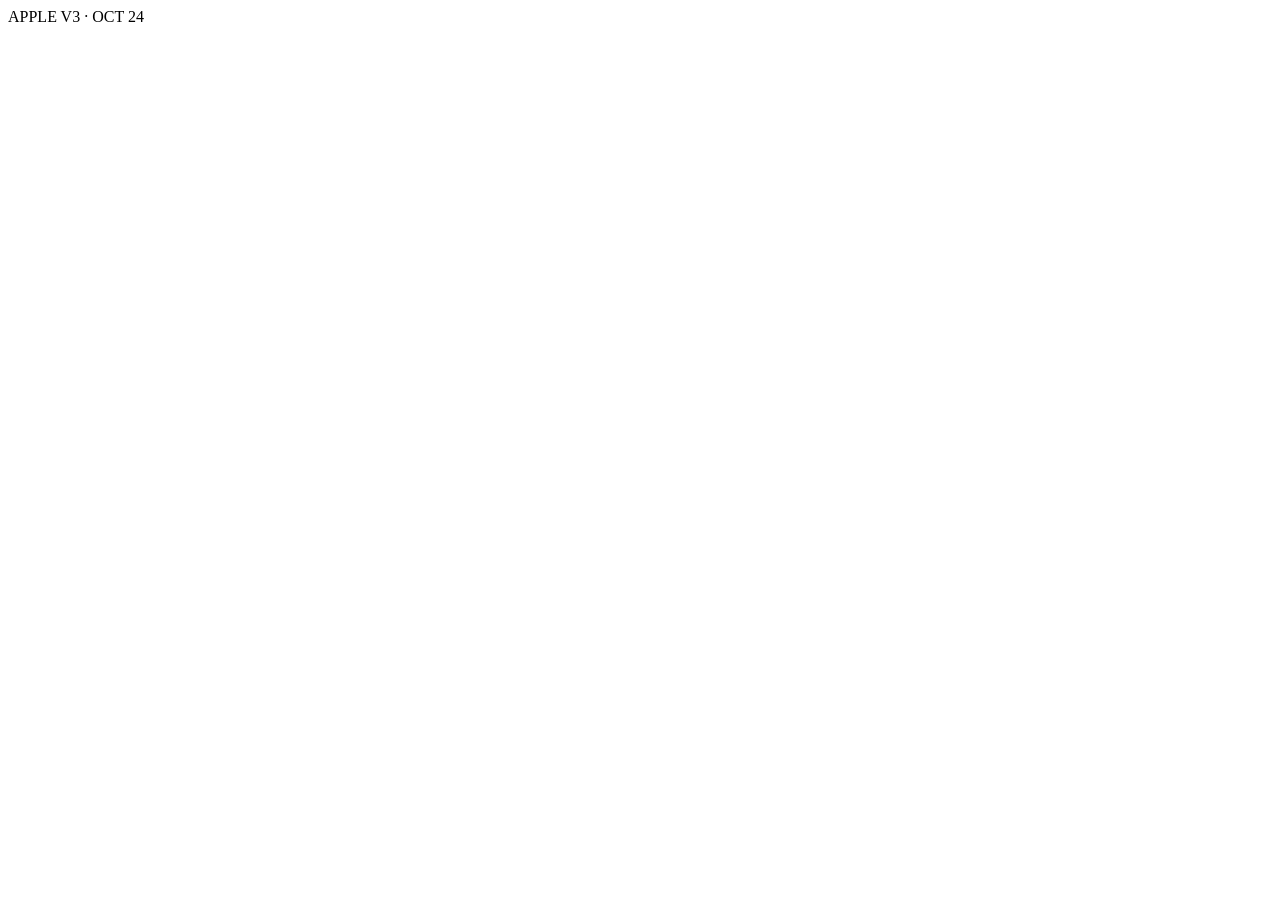
==== crew-apple-v3/index.html @ b02d2591 "Publish distinct Crew Apple V3 test path: index.html" ====
<!doctype html>
<html lang="en">
<head>
<meta charset="utf-8">
<meta name="viewport" content="width=device-width,initial-scale=1,viewport-fit=cover,maximum-scale=1">
<meta name="theme-color" content="#0b0d12">
<meta name="apple-mobile-web-app-capable" content="yes"><meta name="mobile-web-app-capable" content="yes">
<meta name="apple-mobile-web-app-status-bar-style" content="black-translucent">
<meta name="apple-mobile-web-app-title" content="Crew">
<title>Crew Apple V3 · October 24</title>

<link rel="apple-touch-icon" sizes="180x180" href="../preview-widget/icon-180.png?v=vnext1">
<link rel="icon" type="image/svg+xml" href="../preview-widget/icon.svg?v=vnext1">
<link rel="icon" type="image/png" sizes="32x32" href="../preview-widget/icon-32.png?v=vnext1">
<link rel="preconnect" href="https://fonts.googleapis.com"><link rel="preconnect" href="https://fonts.gstatic.com" crossorigin>
<link rel="stylesheet" href="https://fonts.googleapis.com/css2?family=Playfair+Display:wght@600;700&family=Inter:wght@400;600;700&family=Fraunces:wght@600;700&family=Source+Sans+3:wght@400;600&family=Poppins:wght@400;600;700&family=Manrope:wght@400;600;800&family=DM+Serif+Display&family=DM+Sans:wght@400;600;700&family=Space+Grotesk:wght@500;700&family=IBM+Plex+Sans:wght@400;600;700&family=Barlow+Condensed:wght@600;700&family=Barlow:wght@400;600&family=Cormorant+Garamond:wght@600;700&family=Lato:wght@400;700&display=swap">
<link rel="stylesheet" href="styles.css?v=apple-v3-20261024">
</head>
<body>
<div id="app"></div><div id="build-version">APPLE V3 · OCT 24</div>
<div id="sheet-root"></div>
<div id="toast" role="status" aria-live="polite"></div>
<script src="../config.js?v=c5"></script>
<script src="../jwauth.js?v=c5"></script>
<script src="../private-gate.js?v=c5"></script>
<script src="../themes.js?v=c5"></script>
<script src="../crew-data.js?v=c5"></script>
<script src="../crew-sched.js?v=c5"></script>
<script src="app.js?v=apple-v3-20261024"></script>
</body>
</html>
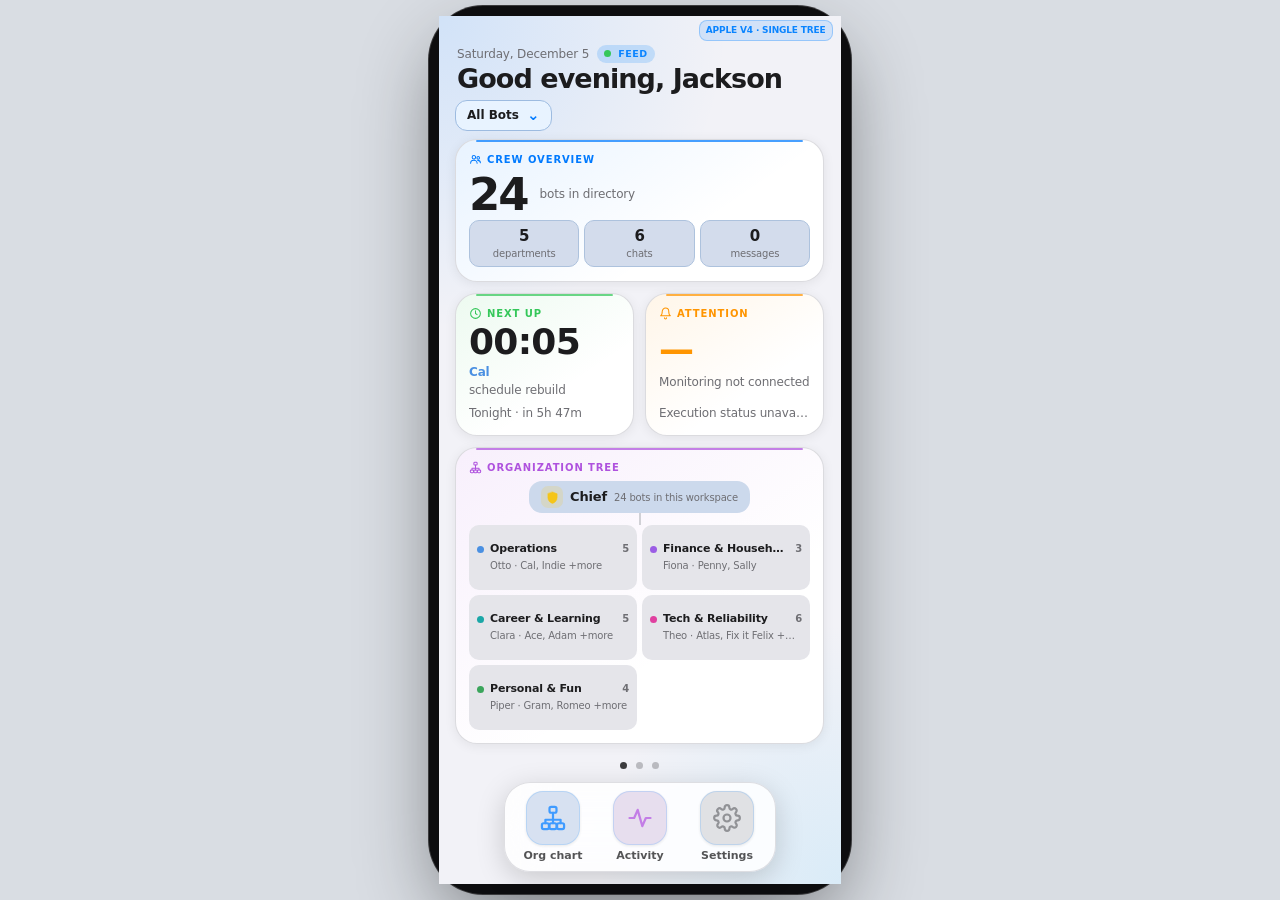
==== commit 53e8569b: "Sync actual Apple Crew app with V4 nonredundant tree layout" ====
--- a/crew-apple-v3/index.html
+++ b/crew-apple-v3/index.html
@@ -7,17 +7,17 @@
 <meta name="apple-mobile-web-app-capable" content="yes"><meta name="mobile-web-app-capable" content="yes">
 <meta name="apple-mobile-web-app-status-bar-style" content="black-translucent">
 <meta name="apple-mobile-web-app-title" content="Crew">
-<title>Crew Apple V3 · October 24</title>
+<title>Crew · Apple V4</title>
 
 <link rel="apple-touch-icon" sizes="180x180" href="../preview-widget/icon-180.png?v=vnext1">
 <link rel="icon" type="image/svg+xml" href="../preview-widget/icon.svg?v=vnext1">
 <link rel="icon" type="image/png" sizes="32x32" href="../preview-widget/icon-32.png?v=vnext1">
 <link rel="preconnect" href="https://fonts.googleapis.com"><link rel="preconnect" href="https://fonts.gstatic.com" crossorigin>
 <link rel="stylesheet" href="https://fonts.googleapis.com/css2?family=Playfair+Display:wght@600;700&family=Inter:wght@400;600;700&family=Fraunces:wght@600;700&family=Source+Sans+3:wght@400;600&family=Poppins:wght@400;600;700&family=Manrope:wght@400;600;800&family=DM+Serif+Display&family=DM+Sans:wght@400;600;700&family=Space+Grotesk:wght@500;700&family=IBM+Plex+Sans:wght@400;600;700&family=Barlow+Condensed:wght@600;700&family=Barlow:wght@400;600&family=Cormorant+Garamond:wght@600;700&family=Lato:wght@400;700&display=swap">
-<link rel="stylesheet" href="styles.css?v=apple-v3-20261024">
+<link rel="stylesheet" href="styles.css?v=apple4-org-tree">
 </head>
 <body>
-<div id="app"></div><div id="build-version">APPLE V3 · OCT 24</div>
+<div id="app"></div><div id="build-version">APPLE V4 · SINGLE TREE</div>
 <div id="sheet-root"></div>
 <div id="toast" role="status" aria-live="polite"></div>
 <script src="../config.js?v=c5"></script>
@@ -26,6 +26,6 @@
 <script src="../themes.js?v=c5"></script>
 <script src="../crew-data.js?v=c5"></script>
 <script src="../crew-sched.js?v=c5"></script>
-<script src="app.js?v=apple-v3-20261024"></script>
+<script src="app.js?v=apple4-org-tree"></script>
 </body>
 </html>
--- a/crew-apple-v3/styles.css
+++ b/crew-apple-v3/styles.css
@@ -0,0 +1,425 @@
+/* Stack — widget-home preview (w1). Design language shared with Logbook v2 widget home. */
+:root{--bg:#0c121b;--card:#171e2a;--card2:#1f2836;--text:#e8eef6;--muted:#8b97a8;--line:#273142;--accent:#d4b06a;--accent2:#6d8299;--accent3:#3dd68c;--on:#0c121b;--pos:#3dd68c;--neg:#ef7a8a;--warn:#f0b04a;--shadow:none;--r:22px;
+--sat:max(env(safe-area-inset-top),20px);--sab:env(safe-area-inset-bottom);--fh:-apple-system,system-ui,sans-serif;--fb:-apple-system,system-ui,sans-serif;color-scheme:dark}
+[data-theme=light]{--shadow:0 1px 2px rgba(15,23,42,.05),0 8px 24px rgba(15,23,42,.06);color-scheme:light}
+*{box-sizing:border-box;-webkit-tap-highlight-color:transparent}
+html{height:-webkit-fill-available}
+html,body{margin:0;background:var(--bg);color:var(--text);font:16px/1.4 var(--fb);-webkit-font-smoothing:antialiased;overscroll-behavior:none}
+body{position:fixed;inset:0;overflow:hidden;width:100%;height:100vh;height:-webkit-fill-available;height:100dvh}
+button,input,select,textarea{font:inherit;color:inherit}
+h1,h2,h3,.wn,.wt,.ovh b{font-family:var(--fh)}
+#app{height:100%}
+.muted{color:var(--muted);font-size:14px}.tiny{color:var(--muted);font-size:12px}
+.pos{color:var(--pos)!important}.neg{color:var(--neg)!important}.warn{color:var(--warn)!important}
+.row{display:flex;align-items:center;gap:10px;min-width:0}.row>*{min-width:0}.grow{flex:1}.sp{justify-content:space-between}
+.grid2{display:grid;grid-template-columns:1fr 1fr;gap:10px}
+.card{background:var(--card);border-radius:var(--r);padding:16px;margin-bottom:12px;box-shadow:var(--shadow);border:1px solid var(--line)}
+[data-theme=dark] .card{border-color:color-mix(in srgb,var(--line) 60%,transparent)}
+.card h2{font-size:17px;margin:0 0 10px;font-weight:650;display:flex;justify-content:space-between;align-items:center;gap:8px}
+.card h2 small{font-weight:500;color:var(--muted);font-size:13px}
+.card.warncard{border-color:color-mix(in srgb,var(--warn) 55%,transparent);background:color-mix(in srgb,var(--warn) 7%,var(--card))}
+.big{font-size:32px;font-weight:750;letter-spacing:-.02em;line-height:1.1;font-family:var(--fh)}
+.btn{min-height:48px;border:0;border-radius:14px;padding:0 18px;background:var(--accent);color:var(--on);font-weight:650;cursor:pointer;display:inline-flex;align-items:center;justify-content:center;gap:6px;max-width:100%}
+.btn.ghost{background:var(--card2);color:var(--text)}.btn.danger{background:transparent;color:var(--neg)}
+.btn.block{width:100%;margin-top:8px}.btn.sm{min-height:38px;padding:0 14px;font-size:14px;border-radius:12px}
+input,select,textarea{width:100%;min-height:48px;border-radius:12px;border:1px solid var(--line);background:var(--card2);padding:10px 12px;outline:none;font-size:16px}
+input:focus,select:focus{border-color:var(--accent)}
+label.f{display:block;font-size:13px;color:var(--muted);margin:10px 0 4px}
+.seg{display:flex;background:var(--card2);border-radius:14px;padding:4px;margin-bottom:12px;gap:4px;overflow-x:auto;scrollbar-width:none}
+.seg button{flex:1;min-height:38px;border:0;background:transparent;border-radius:10px;font-weight:600;font-size:14px;color:var(--muted);cursor:pointer;white-space:nowrap;padding:0 10px}
+.seg button.on{background:var(--card);color:var(--text);box-shadow:var(--shadow)}
+.item{display:flex;align-items:center;gap:12px;padding:11px 0;border-top:1px solid var(--line);min-height:54px;width:100%;background:none;border-left:0;border-right:0;border-bottom:0;text-align:left;cursor:pointer;color:var(--text)}
+.item:first-child{border-top:0}
+.item .t{font-weight:600;overflow:hidden;text-overflow:ellipsis;white-space:nowrap}.item .s{font-size:13px;color:var(--muted)}
+.item b{white-space:nowrap}
+.dot{display:inline-block;width:9px;height:9px;border-radius:50%;flex:none}
+.cico{width:36px;height:36px;border-radius:12px;display:grid;place-items:center;flex:none;font-weight:800;font-size:13px}
+.flag{font-size:11px;font-weight:700;padding:2px 8px;border-radius:99px;background:color-mix(in srgb,var(--warn) 20%,transparent);color:var(--warn);white-space:nowrap}
+.flag.ok{background:color-mix(in srgb,var(--pos) 18%,transparent);color:var(--pos)}.flag.bad{background:color-mix(in srgb,var(--neg) 18%,transparent);color:var(--neg)}
+.bar{height:8px;background:var(--card2);border-radius:99px;overflow:hidden}.bar i{display:block;height:100%;border-radius:99px;background:var(--accent)}
+.bar.thin{height:5px}.bar.ghost{opacity:.4;margin-top:3px}
+.chips{display:flex;flex-wrap:wrap;gap:8px}.chip{min-height:40px;padding:0 14px;border-radius:99px;border:1px solid var(--line);background:var(--card);cursor:pointer;font-weight:600;font-size:14px}
+.chip.on{background:var(--accent);border-color:var(--accent);color:var(--on)}
+.kv{display:flex;justify-content:space-between;gap:10px;padding:8px 0;border-top:1px solid var(--line);font-size:15px}.kv:first-of-type{border-top:0}.kv span{color:var(--muted)}
+.empty{text-align:center;padding:18px 8px;color:var(--muted);font-size:14px}
+.chart{width:100%;height:auto;display:block}
+.samplebadge{display:inline-flex;align-items:center;gap:5px;font-size:10.5px;font-weight:800;letter-spacing:.06em;text-transform:uppercase;background:color-mix(in srgb,var(--accent) 18%,transparent);color:var(--accent);padding:4px 9px;border-radius:99px;border:0;cursor:pointer;white-space:nowrap}
+.notice{background:color-mix(in srgb,var(--accent) 10%,var(--card));border:1px solid color-mix(in srgb,var(--accent) 35%,transparent);border-radius:16px;padding:12px 14px;font-size:14px;margin-bottom:12px;line-height:1.4}
+
+/* ===== springboard ===== */
+.sb{position:fixed;inset:0;overflow:hidden;touch-action:none;-webkit-user-select:none;user-select:none;-webkit-touch-callout:none;background:radial-gradient(120% 60% at 0% 0%,color-mix(in srgb,var(--accent) 14%,transparent),transparent 60%),radial-gradient(100% 50% at 100% 100%,color-mix(in srgb,var(--accent2) 16%,transparent),transparent 60%),var(--bg)}
+.sb *{-webkit-user-drag:none}
+.track{display:flex;height:100%;will-change:transform}
+.page{flex:0 0 100%;width:100%;height:100%;overflow:hidden;position:relative}
+.pin2{max-width:560px;margin:0 auto;padding:calc(var(--sat) + 10px) 16px 0}
+.top{height:var(--hd,64px);display:flex;align-items:center;justify-content:space-between;gap:10px;padding:0 2px}
+.top .tl{min-width:0;flex:1}
+.top .sub{color:var(--muted);font-size:13px;line-height:1.2;white-space:nowrap;overflow:hidden;text-overflow:ellipsis}
+.top h1{font-size:26px;line-height:1.15;margin:0;letter-spacing:-.02em;font-weight:750;white-space:nowrap;overflow:hidden;text-overflow:ellipsis}
+.top .tr{display:flex;gap:6px;align-items:center;flex:none}
+.pillbtn{border:0;background:var(--card2);color:var(--text);border-radius:999px;min-height:34px;min-width:40px;padding:0 13px;font-weight:650;font-size:14px;cursor:pointer}
+.pillbtn.on{background:var(--accent);color:var(--on)}.pillbtn:disabled{opacity:.4}
+.wgrid{display:grid;grid-template-columns:1fr 1fr;grid-auto-rows:var(--u,150px);gap:var(--g,14px);grid-auto-flow:row dense;align-content:start}
+.emptypg{grid-column:span 2;text-align:center;color:var(--muted);font-size:14px;padding:30px 10px;border:1.5px dashed var(--line);border-radius:24px}
+
+/* widgets */
+.w{position:relative;background:var(--card);border:1px solid var(--line);border-radius:24px;box-shadow:var(--shadow);padding:12px 13px;overflow:hidden;cursor:pointer;-webkit-user-select:none;user-select:none;-webkit-touch-callout:none;transition:transform .15s;min-width:0}
+[data-theme=dark] .w{border-color:color-mix(in srgb,var(--line) 60%,transparent)}
+.w:active{transform:scale(.97)}
+.w.S{grid-column:span 1}.w.M{grid-column:span 2}.w.L{grid-column:span 2;grid-row:span 2}
+.wi{height:100%;display:flex;flex-direction:column;gap:3px;min-width:0;overflow:hidden}.wi>*{flex-shrink:0}
+.wi small{color:var(--muted);font-size:12px;line-height:1.3;overflow:hidden;text-overflow:ellipsis;white-space:nowrap}
+.wl{font-weight:750;text-transform:uppercase;letter-spacing:.07em;font-size:10.5px!important;color:var(--accent)!important;display:flex;align-items:center;gap:5px}
+.wl svg{width:13px;height:13px}
+.wn{font-size:28px;font-weight:750;letter-spacing:-.02em;line-height:1.08;white-space:nowrap;overflow:hidden;text-overflow:ellipsis}
+.wn.sm{font-size:21px}.wn.xl{font-size:38px}
+.wn em{font-style:normal;font-size:.5em;color:var(--muted);font-weight:600}
+.wrow{display:flex;align-items:center;gap:12px;min-width:0}.wrow>div{display:flex;flex-direction:column;min-width:0}
+.wlist{display:flex;flex-direction:column;gap:4px;font-size:13px;margin-top:4px;min-height:0;overflow:hidden}
+.wlist div{display:flex;justify-content:space-between;align-items:center;gap:8px;border-top:1px solid var(--line);padding-top:4px;min-width:0}
+.wlist div span{overflow:hidden;text-overflow:ellipsis;white-space:nowrap;display:flex;align-items:center;gap:6px;min-width:0}
+.wlist em{font-style:normal;font-weight:650;white-space:nowrap;font-size:12.5px}
+.wlist em.mut{color:var(--muted);font-weight:500}
+.wchart{flex:1 1 auto!important;min-height:0;display:flex;align-items:flex-end;margin-top:2px}
+.spark{width:100%;height:100%;display:block}
+.wbars{display:flex;flex-direction:column;gap:6px;margin-top:6px;flex:1 1 auto!important;min-height:0;overflow:hidden}
+.wbars>div{display:grid;grid-template-columns:1fr auto;gap:2px 8px;font-size:12px;font-weight:600;align-items:center}
+.wbars>div .bar{grid-column:span 2;height:6px}
+.wbars>div em{font-style:normal;color:var(--muted);font-weight:500}
+.wcols{display:flex;align-items:flex-end;gap:4px;flex:1 1 auto!important;min-height:0;margin-top:4px}
+.wcols i{flex:1;border-radius:4px 4px 2px 2px;background:color-mix(in srgb,var(--accent) 70%,transparent);min-height:3px;position:relative}
+.wcols i.td{background:var(--accent)}.wcols i.ov{background:var(--neg)}
+.wsplitn{display:flex;gap:10px;margin-top:auto}.wsplitn>div{flex:1;background:var(--card2);border-radius:14px;padding:7px 9px;min-width:0}
+.wsplitn b{display:block;font-size:17px;white-space:nowrap;overflow:hidden;text-overflow:ellipsis}.wsplitn span{font-size:11px;color:var(--muted)}
+.wcta{color:var(--accent);font-weight:650;font-size:12px!important}
+.mring{flex:none;position:relative;display:grid;place-items:center}
+.mring svg{transform:rotate(-90deg)}.mring .c{position:absolute;inset:0;display:flex;flex-direction:column;align-items:center;justify-content:center;line-height:1.1}
+.mring .c b{font-size:15px}.mring .c span{font-size:10px;color:var(--muted)}
+.wcenter{display:flex;justify-content:center;align-items:center;flex:1 1 auto!important;min-height:0}
+.brief p{margin:0 0 4px;font-size:12.5px;line-height:1.3;display:flex;gap:7px}.brief p i{flex:none;width:16px;font-style:normal;text-align:center}
+.brief.big p{font-size:15px;margin-bottom:9px}
+.wacc{display:flex;flex-direction:column;gap:7px;margin-top:6px}
+.wacc>div{display:flex;align-items:center;gap:10px;background:var(--card2);border-radius:14px;padding:8px 10px}
+.wacc>div b{margin-left:auto;white-space:nowrap}.wacc .an{min-width:0;display:flex;flex-direction:column}.wacc .an span{font-size:13px;font-weight:650;overflow:hidden;text-overflow:ellipsis;white-space:nowrap}.wacc .an small{font-size:11px}
+.aic{width:30px;height:30px;border-radius:10px;display:grid;place-items:center;flex:none;background:color-mix(in srgb,var(--accent) 18%,var(--card));color:var(--accent)}.aic svg{width:16px;height:16px}
+.wtoggle{margin-top:auto;display:flex;align-items:center;justify-content:space-between;font-size:13px;font-weight:650}
+.sw{width:44px;height:26px;border-radius:99px;background:var(--card2);position:relative;flex:none;transition:background .2s}.sw::after{content:'';position:absolute;top:3px;left:3px;width:20px;height:20px;border-radius:50%;background:#fff;box-shadow:0 1px 3px rgba(0,0,0,.3);transition:transform .2s}
+.sw.on{background:var(--pos)}.sw.on::after{transform:translateX(18px)}
+.compact .wlist div:nth-child(n+4){display:none}
+.S .wlist div:nth-child(n+3){display:none}
+
+/* edit mode */
+.wx,.wsz{display:none;position:absolute;z-index:3;border:0;cursor:pointer;font-weight:800}
+.wx{top:6px;left:6px;width:26px;height:26px;border-radius:50%;background:#8e8e93;color:#fff;font-size:19px;line-height:24px;padding:0}
+.wsz{bottom:8px;right:8px;height:26px;min-width:30px;border-radius:13px;background:var(--text);color:var(--bg);font-size:12px;padding:0 8px}
+.editing .wx,.editing .wsz{display:block}
+.editing .w{animation:jig .28s ease-in-out infinite alternate;touch-action:none}
+.editing .w:nth-child(2n){animation-delay:-.14s;animation-direction:alternate-reverse}
+.editing .w.drag{animation:none;z-index:10;box-shadow:0 18px 40px rgba(0,0,0,.3);transition:none;opacity:.95}
+.editing .w.drop{outline:2px dashed var(--accent);outline-offset:2px}
+@keyframes jig{from{transform:rotate(-1.1deg)}to{transform:rotate(1.1deg)}}
+@media (prefers-reduced-motion:reduce){.editing .w{animation:none;outline:2px dashed var(--accent)}}
+
+/* dock */
+.dockwrap{position:fixed;left:0;right:0;bottom:calc(max(var(--sab),8px) + 4px);z-index:20;display:flex;flex-direction:column;align-items:center;gap:8px;pointer-events:none}
+.pdots{display:flex;height:16px;align-items:center;pointer-events:auto}
+.pdots button{border:0;background:none;padding:0;width:16px;height:16px;display:flex;align-items:center;justify-content:center;cursor:pointer}
+.pdots button i{width:7px;height:7px;border-radius:50%;background:var(--text);opacity:.25;transition:opacity .2s}
+.pdots button.on i{opacity:.85}
+.dock{pointer-events:auto;display:flex;gap:14px;padding:10px 14px;border-radius:30px;background:color-mix(in srgb,var(--card) 55%,transparent);backdrop-filter:blur(24px) saturate(1.8);-webkit-backdrop-filter:blur(24px) saturate(1.8);border:1px solid color-mix(in srgb,var(--line) 70%,transparent);box-shadow:0 10px 30px rgba(0,0,0,.14)}
+.dock button{border:0;background:none;padding:0;display:flex;flex-direction:column;align-items:center;gap:3px;cursor:pointer;color:var(--text);font-size:9.5px;font-weight:600}
+.dock button span{opacity:.75}
+.aico{width:54px;height:54px;border-radius:14px;display:flex;align-items:center;justify-content:center;background:color-mix(in srgb,var(--accent) 16%,var(--card));color:var(--accent);box-shadow:0 1px 3px rgba(0,0,0,.12),inset 0 0 0 1px color-mix(in srgb,var(--accent) 22%,transparent)}
+[data-theme=dark] .aico{background:color-mix(in srgb,var(--accent) 22%,var(--card))}
+.aico svg{width:28px;height:28px}
+.dock button:active .aico{filter:brightness(.8)}
+.ovopen .dockwrap{opacity:0}
+
+/* overlay app */
+.ov{position:fixed;inset:0;z-index:40;background:var(--bg);display:flex;flex-direction:column;transform-origin:0 0;overflow:hidden;will-change:transform}
+.ovh{flex:none;display:flex;align-items:center;justify-content:space-between;padding:calc(var(--sat) + 8px) 8px 6px;touch-action:none;border-bottom:1px solid var(--line)}
+.ovh b{font-size:17px}
+.ovh .back{border:0;background:none;color:var(--accent);white-space:nowrap;font-size:13px;font-weight:500;opacity:.8;min-height:36px;width:64px;text-align:left;cursor:pointer}
+.ovh .hsp{width:64px}
+.ovb{flex:1;overflow-y:auto;overflow-x:hidden;padding-top:12px;padding-bottom:calc(var(--sab) + 44px);-webkit-overflow-scrolling:touch}
+.pin{max-width:560px;margin:0 auto;padding:0 16px}
+.homebar{position:absolute;left:0;right:0;bottom:0;height:calc(var(--sab) + 34px);display:flex;align-items:center;justify-content:center;touch-action:none;cursor:grab;z-index:5;background:linear-gradient(180deg,transparent,color-mix(in srgb,var(--bg) 85%,transparent) 55%)}
+.homebar i{width:140px;height:6px;border-radius:3px;background:var(--text);opacity:.8;margin-bottom:calc(var(--sab)*.4);box-shadow:0 0 0 1px color-mix(in srgb,var(--bg) 60%,transparent)}
+.ov.dragging{box-shadow:0 20px 60px rgba(0,0,0,.35)}.ov.dragging .ovb{pointer-events:none}
+.openfull{margin-top:4px}
+
+/* sheets */
+.sheet-bg{position:fixed;inset:0;background:rgba(2,6,23,.45);z-index:60;display:flex;align-items:flex-end;justify-content:center;animation:fade .2s}
+.sheet{background:var(--bg);width:100%;max-width:560px;max-height:calc(100dvh - var(--sat) - 12px);overflow-y:auto;border-radius:24px 24px 0 0;padding:10px 16px calc(var(--sab) + 20px);animation:up .25s cubic-bezier(.2,.8,.2,1)}
+.sheet .grab{width:40px;height:5px;border-radius:9px;background:var(--line);margin:0 auto 12px}
+.sheet h3{margin:0 0 8px;font-size:20px;font-family:var(--fh)}
+@keyframes up{from{transform:translateY(40px);opacity:0}}@keyframes fade{from{opacity:0}}
+#toast{position:fixed;left:50%;top:calc(var(--sat) + 12px);transform:translate(-50%,-90px);background:var(--text);color:var(--bg);padding:10px 16px;border-radius:99px;font-size:14px;font-weight:600;z-index:300;transition:transform .25s;max-width:90vw;white-space:nowrap}
+#toast.on{transform:translate(-50%,0)}
+
+/* gallery + settings */
+.gcat{margin:16px 0 6px;font-size:12px;text-transform:uppercase;letter-spacing:.08em;color:var(--muted);font-weight:700}
+.gitem{display:flex;flex-direction:column;gap:6px;margin-bottom:14px}
+.gitem .gh{display:flex;justify-content:space-between;align-items:center}
+.gitem .gh b{font-size:15px}
+.gprev{display:flex;gap:10px;overflow-x:auto;padding-bottom:4px;scrollbar-width:none}
+.gsz{border:0;background:var(--card2);border-radius:20px;padding:10px;display:flex;flex-direction:column;align-items:center;gap:6px;font-size:12px;color:var(--muted);cursor:pointer;flex:none}
+.gsz .w{pointer-events:none;zoom:.6}
+.gsz .w.S{width:150px;height:150px}.gsz .w.M{width:314px;height:150px}.gsz .w.L{width:314px;height:314px}
+.cwgrid{display:grid;grid-template-columns:repeat(2,minmax(0,1fr));gap:8px}
+.cw{border:2px solid var(--line);background:var(--card);border-radius:16px;padding:10px;text-align:left;cursor:pointer;display:flex;flex-direction:column;gap:6px;min-height:64px;min-width:0;color:var(--text)}
+.cw b{font-size:13px;line-height:1.2}
+.cw.on{border-color:var(--accent);box-shadow:0 0 0 2px var(--accent)}
+.cw .swc{display:flex;gap:4px}.cw .swc i{width:16px;height:16px;border-radius:50%;border:1px solid rgba(127,127,127,.3)}
+.verlbl{text-align:center;font-size:12px;color:var(--muted);margin:6px 0 10px;letter-spacing:.04em}
+.tgl{display:flex;justify-content:space-between;align-items:center;gap:10px;min-height:48px;font-weight:600;cursor:pointer;border-top:1px solid var(--line)}
+.tgl:first-of-type{border-top:0}
+
+/* themed dialogs */
+.uim{position:fixed;inset:0;z-index:200;display:flex;align-items:center;justify-content:center;padding:24px}
+.uim-bd{position:absolute;inset:0;background:rgba(0,0,0,.34);-webkit-backdrop-filter:blur(10px);backdrop-filter:blur(10px);opacity:0;transition:opacity .22s}
+.uim-box{position:relative;width:min(300px,100%);border-radius:18px;overflow:hidden;background:color-mix(in srgb,var(--card) 97%,transparent);box-shadow:0 20px 60px rgba(0,0,0,.3);border:1px solid var(--line);color:var(--text);transform:scale(1.12);opacity:0;transition:transform .24s cubic-bezier(.2,.9,.3,1.15),opacity .2s}
+.uim.on .uim-bd{opacity:1}.uim.on .uim-box{transform:scale(1);opacity:1}.uim.off .uim-box{transform:scale(.94);opacity:0}.uim.off .uim-bd{opacity:0}
+.uim-body{padding:20px 18px 16px;text-align:center}.uim-t{display:block;font-size:17px;font-family:var(--fh);line-height:1.3}.uim-m{margin:6px 0 0;font-size:14px;color:var(--muted);line-height:1.4}
+.uim-in{margin-top:14px;text-align:left;background:var(--bg)}
+.uim-acts{display:grid;grid-template-columns:1fr 1fr;border-top:1px solid var(--line)}.uim-acts.one{grid-template-columns:1fr}
+.uim-b{border:0;background:none;padding:14px 8px;font-size:17px;color:var(--accent);cursor:pointer}.uim-b+.uim-b{border-left:1px solid var(--line)}
+.uim-ok{font-weight:700}.uim-ok.red{color:#ff3b30}.uim-b:active{background:color-mix(in srgb,var(--text) 8%,transparent)}
+
+/* welcome */
+.onb{position:fixed;inset:0;z-index:80;background:radial-gradient(120% 60% at 0% 0%,color-mix(in srgb,var(--accent) 20%,transparent),transparent 60%),radial-gradient(100% 50% at 100% 100%,color-mix(in srgb,var(--accent2) 18%,transparent),transparent 60%),var(--bg);display:flex;flex-direction:column;padding:calc(var(--sat) + 18px) 24px calc(var(--sab) + 18px);overflow:hidden}
+.onb .obmain{flex:1;min-height:0;display:flex;flex-direction:column;justify-content:center;max-width:460px;width:100%;margin:0 auto}
+.onb .applogo{width:96px;height:96px;border-radius:24px;box-shadow:0 14px 30px rgba(0,0,0,.3);display:block;margin:0 auto 18px;animation:pop .6s ease both}
+.onb h2{font-size:clamp(26px,7.5vw,34px);line-height:1.1;letter-spacing:-.02em;margin:0 0 8px;text-align:center;animation:rise .5s .08s ease both}
+.onb p.lede{margin:0 auto 18px;color:var(--muted);font-size:16px;text-align:center;max-width:340px;animation:rise .5s .12s ease both}
+.obpts{list-style:none;margin:0 0 6px;padding:0;display:grid;gap:12px}.obpts li{display:flex;align-items:center;gap:12px;font-size:15px;font-weight:600;animation:rise .45s ease both}
+.obpts li:nth-child(2){animation-delay:.1s}.obpts li:nth-child(3){animation-delay:.2s}.obpts li:nth-child(4){animation-delay:.3s}
+.obpts li span{width:36px;height:36px;flex:none;border-radius:11px;display:grid;place-items:center;background:var(--card);color:var(--accent);border:1px solid var(--line)}.obpts svg{width:18px;height:18px}
+.obfoot{max-width:460px;width:100%;margin:0 auto;flex:none}
+@keyframes pop{from{opacity:0;transform:scale(.8)}}@keyframes rise{from{opacity:0;transform:translateY(14px)}}
+
+/* desktop phone frame */
+@media (min-width:600px) and (min-height:600px) and (hover:hover) and (pointer:fine){
+ html{background:#1c1c1e;height:100%}
+ html[data-theme=light]{background:#d9dde3}
+ body{inset:auto;position:relative;margin:16px auto;height:min(932px,calc(100vh - 32px));width:min(430px,calc(min(932px,100vh - 32px)*.462));transform:translateZ(0);overflow:hidden;border-radius:44px;box-shadow:0 0 0 10px #0d0d0f,0 0 0 11px #3a3a3c,0 30px 80px rgba(0,0,0,.45)}
+ #toast{position:absolute}
+}
+@media (max-height:700px){.top{--hd:54px}.top h1{font-size:22px}.w{padding:10px 11px}.wn{font-size:24px}.wn.sm{font-size:18px}.aico{width:48px;height:48px;border-radius:12px}.aico svg{width:25px;height:25px}.dock{padding:8px 12px;gap:12px}}
+/* bill calendar widget */
+.wcal{display:grid;grid-template-columns:repeat(14,1fr);gap:3px;margin-top:auto}
+.wcal div{border-radius:8px;background:var(--card2);text-align:center;padding:4px 0 3px;min-width:0;display:flex;flex-direction:column;align-items:center}
+.wcal div.td{background:var(--accent);color:var(--on)}.wcal span{font-size:9px;opacity:.7;font-weight:700}.wcal b{font-size:12px}
+.wcal i{display:flex;gap:2px;height:6px;margin-top:2px}.wcal u{display:block;width:5px;height:5px;border-radius:50%;text-decoration:none}.wcal u.b{background:var(--warn)}.wcal u.p{background:var(--pos)}
+.wcal div.td u.b,.wcal div.td u.p{background:var(--on)}
+/* w1 polish */
+.top .sub{display:flex;align-items:center;gap:8px}.top .sub span{overflow:hidden;text-overflow:ellipsis;white-space:nowrap;min-width:0}
+.top .samplebadge{font-size:9.5px;padding:3px 7px;flex:none}
+.top .tr:empty{display:none}
+.wsplitn>div{padding:5px 9px;border-radius:12px}.wsplitn b{font-size:15px}.wsplitn span{font-size:10.5px}
+.w.M .wsplitn{gap:8px}
+.brief p{-webkit-line-clamp:2;display:-webkit-box;-webkit-box-orient:vertical;overflow:hidden}.brief p i{display:inline-block;margin-right:6px}
+.gsz .w{color:var(--text);text-align:left}
+.item .s{white-space:nowrap;overflow:hidden;text-overflow:ellipsis}.item .grow{min-width:0}
+.ov.dragging,.ov.dragging *{-webkit-user-select:none;user-select:none}
+.homebar,.ovh{-webkit-user-select:none;user-select:none}
+.compact .wsplitn>div{padding:3px 8px}.compact .wsplitn span{font-size:9.5px;display:block;line-height:1.15}.compact .wsplitn b{font-size:13.5px;line-height:1.25}
+.compact .w.M .wn{font-size:23px}
+
+/* ===== Crew Map additions ===== */
+.cav{flex:none;display:inline-flex;align-items:center;justify-content:center;border-radius:32%}
+.cav svg{display:block}.cav.q{width:24px;height:24px;background:var(--card2);color:var(--muted);font-weight:700}
+.cstack{display:flex;align-items:center;margin-top:6px}.cstack .cav{border-radius:50%;border:2px solid var(--card);margin-right:-7px}
+.cmore{display:inline-flex;align-items:center;justify-content:center;border-radius:50%;background:var(--card2);color:var(--muted);font-size:11px;font-weight:700;border:2px solid var(--card)}
+.live{display:inline-block;width:7px;height:7px;border-radius:50%;background:var(--pos);margin-right:5px;vertical-align:1px;box-shadow:0 0 0 0 color-mix(in srgb,var(--pos) 60%,transparent);animation:livep 2s infinite}
+@keyframes livep{70%{box-shadow:0 0 0 6px transparent}100%{box-shadow:0 0 0 0 transparent}}
+.warnt{color:var(--warn)!important}.mut{color:var(--muted)}
+.wbig{margin:6px 0 4px}.wname{display:block;font-size:15px;font-weight:700;white-space:nowrap;overflow:hidden;text-overflow:ellipsis;font-family:var(--fh)}
+.wbot{display:flex;align-items:center;gap:10px;margin-top:6px;min-width:0}.wbot>div{min-width:0}.wbot small{display:block;white-space:nowrap;overflow:hidden;text-overflow:ellipsis;font-size:12px}
+.S .wbot{flex-direction:column;align-items:flex-start;gap:6px}
+.wabout{font-size:12.5px;line-height:1.35;margin-top:6px;display:-webkit-box;-webkit-line-clamp:2;-webkit-box-orient:vertical;overflow:hidden}
+.wdept{display:block;font-size:17px;line-height:1.15;font-weight:750;margin-top:4px;font-family:var(--fh);display:-webkit-box;-webkit-line-clamp:2;-webkit-box-orient:vertical;overflow:hidden}
+.wchips{display:flex;flex-wrap:wrap;gap:5px;margin-top:6px;overflow:hidden;max-height:calc(100% - 20px)}.wchips span{font-size:12px;background:var(--card2);border-radius:99px;padding:3px 9px;white-space:nowrap;text-transform:capitalize}.wchips em{font-style:normal;color:var(--muted);font-weight:700}
+.wnet{flex:1 1 auto!important;min-height:0;display:flex;align-items:center;justify-content:center}.wnet svg{width:100%;height:100%;max-height:100%}
+.wnet.big svg{height:auto;max-width:560px}
+.wexec{display:flex;justify-content:space-between;gap:4px;margin-top:auto;margin-bottom:auto}.wexec span{display:flex;flex-direction:column;align-items:center;gap:4px;min-width:0}.wexec b{font-size:11px;white-space:nowrap}
+.wbars{display:flex;flex-direction:column;gap:5px;margin-top:6px;font-size:13px}.wbars div{display:flex;justify-content:space-between;gap:8px}.wbars span{display:flex;align-items:center;gap:7px;white-space:nowrap;overflow:hidden;text-overflow:ellipsis}.wbars i{width:9px;height:9px;border-radius:50%;flex:none}.wbars em{font-style:normal;font-weight:700}
+.S .wbars div:nth-child(n+4){display:none}
+.mtree{display:flex;flex-direction:column;align-items:center;flex:1 1 auto!important;justify-content:center;gap:2px;min-height:0}
+.mt-n{display:flex;align-items:center;gap:6px;background:var(--card2);border-radius:12px;padding:4px 10px 4px 5px;font-size:13px}
+.mt-v{display:block;width:2px;height:10px;background:var(--line)}
+.mt-row{display:grid;grid-template-columns:repeat(auto-fit,minmax(0,1fr));gap:5px;width:100%;border-top:2px solid var(--line);padding-top:8px;margin-top:2px}
+.mt-d{display:flex;flex-direction:column;align-items:center;gap:2px;min-width:0;border-radius:12px;padding:6px 2px;background:color-mix(in srgb,var(--dc) 12%,transparent)}
+.mt-d b{font-size:12px;white-space:nowrap}.mt-d small{font-size:10px;color:var(--dc);font-weight:700;white-space:nowrap;overflow:hidden;text-overflow:ellipsis;max-width:100%}
+.mt-d em{font-style:normal;font-size:11px;color:var(--muted)}
+.chev{color:var(--muted);font-size:20px}
+.hero{display:flex;align-items:center;gap:14px;position:relative;overflow:hidden}
+.hero::before{content:"";position:absolute;inset:0;background:radial-gradient(120% 140% at 0% 0%,color-mix(in srgb,var(--dc) 22%,transparent),transparent 60%);pointer-events:none}
+.hero>*{position:relative}.hero .big{font-size:26px}
+.dbadge{flex:none;width:56px;height:56px;border-radius:18px;display:flex;align-items:center;justify-content:center;color:#fff}.dbadge.sm{width:40px;height:40px;border-radius:13px}
+.bar{height:6px;background:var(--card2);border-radius:99px;overflow:hidden;margin-top:6px}.bar i{display:block;height:100%;border-radius:99px}
+.srow{display:flex;gap:12px;padding:9px 0;border-top:1px solid var(--line)}.srow:first-of-type{border-top:0}.srow>b{flex:none;width:100px;line-height:1.15;font-family:var(--fh);font-variant-numeric:tabular-nums}
+.schips{display:flex;flex-wrap:wrap;gap:6px}.chip{border:0;font-size:12.5px;font-weight:700;background:var(--card2);border-radius:99px;padding:4px 10px;cursor:pointer}
+.gitemc{padding:12px 14px!important;margin-bottom:10px;border:1px solid var(--line)!important;border-radius:var(--r)!important;background:var(--card)!important;align-items:center}
+.gitemc .cstack{margin-top:8px}
+h2.sec{font-size:12px;text-transform:uppercase;letter-spacing:.08em;color:var(--muted);margin:20px 4px 10px;font-weight:750}
+.tlead{display:flex;flex-direction:column;align-items:center}.tlead .card{width:100%;margin:0;padding:4px 14px}.tlead .mt-v{height:14px;margin:0 auto}
+.tdept{position:relative;overflow:hidden;margin-top:12px}.tdept::before{content:"";position:absolute;left:0;top:0;bottom:0;width:5px;background:var(--dc)}
+.tkids{margin-left:20px;border-left:2px solid var(--line);padding-left:12px}
+.card.flat{padding:0;overflow:hidden}
+.mapcard{overflow:auto!important;-webkit-overflow-scrolling:touch;touch-action:pan-x pan-y pinch-zoom}
+#omap{display:block;height:auto;max-width:none}
+#omap .node{cursor:pointer}#omap .box{fill:var(--card2);stroke:var(--line)}#omap .name{font:650 14px var(--fb);fill:var(--text)}#omap .role{font:12px var(--fb);fill:var(--muted)}
+#omap .dpill rect{stroke-width:1.5;fill:var(--card)}#omap .dpill text{font:800 11px var(--fb);letter-spacing:1px;text-transform:uppercase}
+#omap .app rect{fill:var(--card);stroke:var(--muted);stroke-dasharray:3 2}#omap .app text{font:650 12px var(--fb);fill:var(--text)}
+#omap .rep{stroke:var(--muted);stroke-width:1.6;fill:none;opacity:.7}#omap .dotted{stroke:var(--muted);stroke-width:1.4;stroke-dasharray:2 4;fill:none}
+#omap .flow{fill:none;stroke-width:1.8;stroke-dasharray:6 4;opacity:.8}#omap .hiddenbot{opacity:.55}
+.row2{display:flex;gap:8px}.row2 .btn{flex:1}
+.splash{position:fixed;inset:0;display:flex;flex-direction:column;align-items:center;justify-content:center;gap:14px;color:var(--muted);font-size:15px}.splash img{width:72px;height:72px;border-radius:18px;animation:pop .6s ease both}
+.samplebadge .live{margin-right:2px}
+.item .cstack{margin-top:0}
+
+.S .wbot{gap:4px;margin-top:4px}.S .wbot small{font-size:11.5px}.compact .S .wbot .cav{width:28px!important;height:28px!important}
+.M .wbars{display:grid;grid-template-columns:1fr 1fr;column-gap:14px;row-gap:4px}.M .wbars span{font-size:12.5px}
+.S .wbot{flex-direction:row;align-items:center;gap:8px;margin-top:8px}.S .wbot .cav{width:30px!important;height:30px!important;flex:none}
+.S .wbig{margin:4px 0 2px}.S .wbig .cav{width:34px!important;height:34px!important}
+
+.srow>b .dl{display:block;font-size:11.5px;font-weight:600;color:var(--muted);font-family:inherit}
+.sgrp{font-size:12px;font-weight:700;text-transform:uppercase;letter-spacing:.06em;color:var(--muted);padding:12px 0 2px;border-top:1px solid var(--line)}h2+.sgrp{border-top:0;padding-top:2px}.sgrp+.srow{border-top:0}
+.kv em.rp{font-style:normal;font-size:12px;opacity:.75}
+
+/* sign-in / private gate (jwauth.js) follows the app theme */
+.jwg{--jwg-bg:var(--bg);--jwg-fg:var(--text);--jwg-mut:var(--muted);--jwg-card:var(--card);--jwg-line:var(--line);--jwg-accent:var(--accent)}
+
+/* Crew vNext: distinction without visual noise */
+.w{isolation:isolate;border-width:1.5px;box-shadow:0 5px 18px rgba(0,0,0,.09)}
+.w::before{content:"";position:absolute;inset:0;pointer-events:none;z-index:-1;background:linear-gradient(155deg,color-mix(in srgb,var(--widget-tint,var(--accent)) 11%,transparent),transparent 67%)}
+.w::after{content:"";position:absolute;top:0;left:15px;right:15px;height:2px;background:var(--widget-tint,var(--accent));opacity:.65;border-radius:2px}
+.w[data-t="status"],.w[data-t="orgmini"],.w[data-t="deptsum"]{--widget-tint:#38bdf8}
+.w[data-t="next"]{--widget-tint:#34d399}
+.w[data-t="latest"],.w[data-t="msgs"],.w[data-t="topics"],.w[data-t="net"]{--widget-tint:#a78bfa}
+.w[data-t="busiest"],.w[data-t="bot:chief"],.w[data-t="execs"]{--widget-tint:#fbbf24}
+.w[data-t^="dept:"]{--widget-tint:#2dd4bf}
+.w[data-t^="grp:"]{--widget-tint:#c084fc}
+.w[data-t^="bot:"]{--widget-tint:#eab308}
+.w .wl{color:var(--widget-tint,var(--accent))!important;font-size:11.5px!important;letter-spacing:.09em}
+.w .wn{font-size:clamp(30px,7.5vw,39px)}
+.w .wi>.empty{margin:auto 0;text-align:left;font-size:14px}
+.cc-stat{display:flex;align-items:baseline;gap:12px;margin-top:10px}
+.cc-stat strong{font-family:var(--fh);font-size:clamp(35px,10vw,48px);line-height:1;font-weight:790;letter-spacing:-.045em}
+.cc-stat span{color:var(--muted);font-size:13px}
+.cc-substats{display:flex;gap:6px;flex-wrap:wrap;margin-top:auto}
+.cc-substats span{background:color-mix(in srgb,var(--widget-tint,#38bdf8) 8%,var(--card2));border:1px solid color-mix(in srgb,var(--widget-tint,#38bdf8) 17%,var(--line));border-radius:10px;padding:7px 10px;font-size:12px;color:var(--muted)}
+.cc-substats b{color:var(--text);font-size:16px}
+.cc-footnote{margin-top:4px;color:var(--muted)}
+.cc-intro{border-left:3px solid var(--accent);padding:14px}
+.cc-intro p{font-size:13px;color:var(--muted);margin:5px 0 0}
+.cc-leaders{border-left:2px solid color-mix(in srgb,var(--accent) 45%,var(--line));padding-left:14px;margin:12px 0 18px}
+.cc-leaders .node-row{padding:10px 4px}
+.cc-dept{margin:10px 0;border:1px solid var(--line);background:var(--card);border-radius:17px;overflow:hidden}
+.cc-dept summary{list-style:none;display:flex;align-items:center;gap:9px;padding:16px 14px;cursor:pointer}
+.cc-dept summary::-webkit-details-marker{display:none}
+.cc-dept summary b{font-size:15px;flex:1;min-width:0}
+.cc-dept summary small{font-size:12px;color:var(--muted)}
+.cc-dept summary .chev{font-size:18px;transition:transform .2s}
+.cc-dept[open] summary .chev{transform:rotate(180deg)}
+.cc-dot{width:9px;height:9px;border-radius:50%;background:var(--dc,var(--accent));flex:none}
+.cc-members{padding:5px 12px 12px;border-top:1px solid var(--line)}
+.cc-members .node-row{padding:10px 4px}
+.cc-members .item.card{margin:9px 0;padding:10px}
+.cc-focus{display:flex;flex-direction:column;gap:11px}
+.cc-focuslead{display:flex;align-items:center;gap:14px;padding:14px;border-radius:13px;background:var(--card2)}
+.cc-focuslead b{font-size:20px}.cc-focuslead p{color:var(--muted);font-size:13px;margin:2px 0}
+.cc-focusgrid{display:grid;grid-template-columns:repeat(3,minmax(0,1fr));gap:7px}
+.cc-focusgrid>div{border-radius:12px;padding:10px 8px;background:var(--card2);min-width:0}
+.cc-focusgrid small{display:block;font-size:11px;color:var(--muted);margin-bottom:6px}
+.cc-focusgrid b{display:block;font-size:14px;overflow-wrap:anywhere}
+.cc-focus h3{font-size:15px;margin:9px 0 0}
+.cc-link{display:flex;gap:5px;align-items:center;justify-content:space-between;font-size:12px;padding:10px 8px;background:var(--card2);border-radius:10px}
+.cc-link span:nth-child(2){color:var(--muted);font-size:11px}
+.dock{gap:19px;padding:9px 20px}
+.dock button{min-width:68px;font-size:11px}
+.dock .aico{width:54px;height:54px}
+@media(max-width:370px){.dock{gap:8px}.dock button{min-width:60px}.cc-focusgrid{grid-template-columns:1fr 1fr}}
+
+/* Workspace picker: views never create or rerun bots */
+.cc-workspace-trigger{display:inline-flex;align-items:center;justify-content:center;gap:8px;padding:4px 12px;min-height:28px;border-radius:12px;background:color-mix(in srgb,var(--accent) 11%,var(--card));border:1px solid color-mix(in srgb,var(--accent) 30%,var(--line));color:var(--text);font-size:12px;font-weight:750;margin:0 0 8px;cursor:pointer;max-width:100%}
+.cc-workspace-trigger span{color:var(--accent);font-size:15px}
+.cc-ws-choice{width:100%;display:flex;justify-content:space-between;align-items:center;gap:10px;margin:8px 0;padding:15px;border:1px solid var(--line);background:var(--card);border-radius:15px;font-weight:700;text-align:left}
+.cc-ws-choice small{color:var(--muted);font-weight:500}
+.cc-ws-choice.active{border-color:var(--accent);background:color-mix(in srgb,var(--accent) 13%,var(--card))}
+.cc-ws-bot{display:flex;align-items:center;gap:12px;padding:11px 5px;border-bottom:1px solid var(--line);font-size:14px}
+.cc-ws-bot input{width:18px;height:18px;min-height:0;flex:none;accent-color:var(--accent)}
+.cc-ws-bot span{flex:1;font-weight:650}
+.cc-ws-bot small{color:var(--muted);max-width:34%;font-size:11px;text-align:right}
+
+/* Apple-inspired Crew theme — October 2026 preview */
+:root{--r:22px;--ios-blue:#0a84ff;--ios-green:#30d158;--ios-orange:#ff9f0a;--ios-red:#ff453a;--ios-purple:#bf5af2}
+[data-theme=light]{--ios-blue:#007aff;--ios-green:#34c759;--ios-orange:#ff9500;--ios-red:#ff3b30;--ios-purple:#af52de}
+html,body{font-family:-apple-system,BlinkMacSystemFont,"SF Pro Text",system-ui,sans-serif!important;letter-spacing:-.01em}
+body{background:var(--bg);overflow:hidden}
+#app,.sb,.track,.page{min-height:0}
+.page{overflow:hidden;border-radius:0}
+.pin2{height:100%;overflow:hidden;display:flex;flex-direction:column;padding-top:calc(var(--sat) + 3px);padding-bottom:0;box-sizing:border-box}
+.top{height:clamp(44px,8dvh,61px);flex:none}
+.top h1{font-size:clamp(22px,5.5vw,27px);font-weight:760;letter-spacing:-.035em}
+.top .sub{font-size:12px}
+.cc-workspace-trigger{flex:none;align-self:flex-start;margin:0 0 8px;padding:4px 11px;background:color-mix(in srgb,var(--ios-blue) 9%,var(--card));border-color:color-mix(in srgb,var(--ios-blue) 25%,var(--line));font-size:12px}
+.cc-workspace-trigger span{color:var(--ios-blue)}
+.wgrid{min-height:0;flex:none;grid-auto-rows:var(--u,130px);gap:var(--g,10px)}
+.w{border-radius:22px;background:var(--card);border:1px solid color-mix(in srgb,var(--line) 78%,transparent);padding:clamp(9px,2.5vw,13px);box-shadow:0 2px 12px rgba(0,0,0,.07)}
+[data-theme=dark] .w{box-shadow:0 2px 14px rgba(0,0,0,.24)}
+.w::before{background:linear-gradient(146deg,color-mix(in srgb,var(--widget-tint,var(--ios-blue)) 9%,transparent),transparent 65%)}
+.w::after{left:20px;right:20px;height:2px;opacity:.72}
+.w[data-t="status"]{--widget-tint:var(--ios-blue)}
+.w[data-t="next"]{--widget-tint:var(--ios-green)}
+.w[data-t="attention"]{--widget-tint:var(--ios-orange)}
+.w[data-t="orgmini"]{--widget-tint:var(--ios-purple)}
+.w .wl{font-size:10px!important;color:var(--widget-tint,var(--ios-blue))!important}
+.w .wn{font-size:clamp(23px,6vw,36px)}
+.cc-stat{margin-top:3px;align-items:center}
+.cc-stat strong{font-size:clamp(32px,9vw,45px)}
+.cc-stat span{font-size:12px}
+.cc-substats{flex-wrap:nowrap;overflow:hidden;gap:5px}
+.cc-substats span{font-size:10px;white-space:nowrap;flex:1;text-align:center;padding:5px 3px}
+.cc-substats b{display:block;font-size:15px}
+.cc-footnote{font-size:10px!important;white-space:nowrap;text-overflow:ellipsis;overflow:hidden}
+.ios-attn-value{font-size:clamp(25px,6vw,35px);font-weight:750;line-height:1.1;margin:8px 0 2px;color:var(--ios-orange)}
+.ios-org{min-height:0;flex:1;display:flex;flex-direction:column;gap:0;overflow:hidden}
+.ios-org-chief{margin:4px auto 0;max-width:100%;border-radius:13px;padding:5px 12px;background:color-mix(in srgb,var(--ios-blue) 11%,var(--card2));display:flex;align-items:center;gap:7px}
+.ios-org-chief strong{font-size:13px;white-space:nowrap}
+.ios-org-chief small{font-size:10px;color:var(--muted);white-space:nowrap;overflow:hidden;text-overflow:ellipsis}
+.ios-org-rail{height:12px;width:2px;background:var(--line);margin:0 auto;flex:none}
+.ios-org-depts{flex:1;min-height:0;display:grid;grid-template-columns:repeat(2,minmax(0,1fr));grid-auto-rows:1fr;gap:5px;overflow:hidden}
+.ios-org-dept{display:flex;align-items:center;gap:6px;min-width:0;padding:4px 8px;border-radius:10px;background:var(--card2)}
+.ios-org-dept i{width:7px;height:7px;flex:none;border-radius:50%;background:var(--dept,var(--ios-blue))}
+.ios-org-dept span{flex:1;min-width:0;overflow:hidden;text-overflow:ellipsis;white-space:nowrap;font-size:11px;font-weight:650}
+.ios-org-dept b{flex:none;font-size:12px;color:var(--muted)}
+.dockwrap{max-width:min(100vw,560px)}
+.dock{background:color-mix(in srgb,var(--card) 86%,transparent);border-radius:26px;padding:8px 14px;box-shadow:0 7px 28px rgba(0,0,0,.17)}
+.aico{border-radius:17px;background:color-mix(in srgb,var(--ios-blue) 12%,var(--card2));color:var(--ios-blue)}
+.dock button:nth-child(2) .aico{background:color-mix(in srgb,var(--ios-purple) 12%,var(--card2));color:var(--ios-purple)}
+.dock button:nth-child(3) .aico{background:color-mix(in srgb,var(--muted) 12%,var(--card2));color:var(--muted)}
+@media(max-height:730px){
+ .pin2{padding-top:calc(var(--sat) + 0px)}
+ .top{height:43px}
+ .cc-workspace-trigger{min-height:25px;margin-bottom:6px}
+ .w{border-radius:19px}
+ .w .wi{gap:1px}
+ .cc-substats span{padding:3px 2px}
+ .ios-org-chief{padding:3px 9px}
+ .ios-org-rail{height:7px}
+ .dock{padding-top:5px;padding-bottom:5px}
+}
+
+/* v4: a single meaningful tree, not duplicated executive summaries */
+.ios-org{gap:0}
+.ios-org-depts{grid-template-columns:repeat(2,minmax(0,1fr));grid-auto-rows:minmax(0,1fr);gap:5px}
+.ios-org-dept{display:flex;flex-direction:column;align-items:stretch;justify-content:center;gap:3px;padding:5px 8px;overflow:hidden}
+.ios-org-heading{display:flex;gap:6px;align-items:center;min-width:0}
+.ios-org-heading i{width:7px;height:7px;border-radius:50%;background:var(--dept,var(--ios-blue));flex:none}
+.ios-org-heading strong{font-size:11px;line-height:1.12;overflow:hidden;text-overflow:ellipsis;white-space:nowrap;flex:1}
+.ios-org-heading b{font-size:10px;font-weight:700;color:var(--muted)}
+.ios-org-people{font-size:10px;color:var(--muted);overflow:hidden;white-space:nowrap;text-overflow:ellipsis;padding-left:13px}
+
+#build-version{position:fixed;right:8px;top:calc(env(safe-area-inset-top) + 4px);z-index:9000;color:#0a84ff;background:rgba(0,122,255,.13);border:1px solid rgba(10,132,255,.3);font:700 9px/1.2 -apple-system,system-ui,sans-serif;padding:4px 6px;border-radius:8px;pointer-events:none}
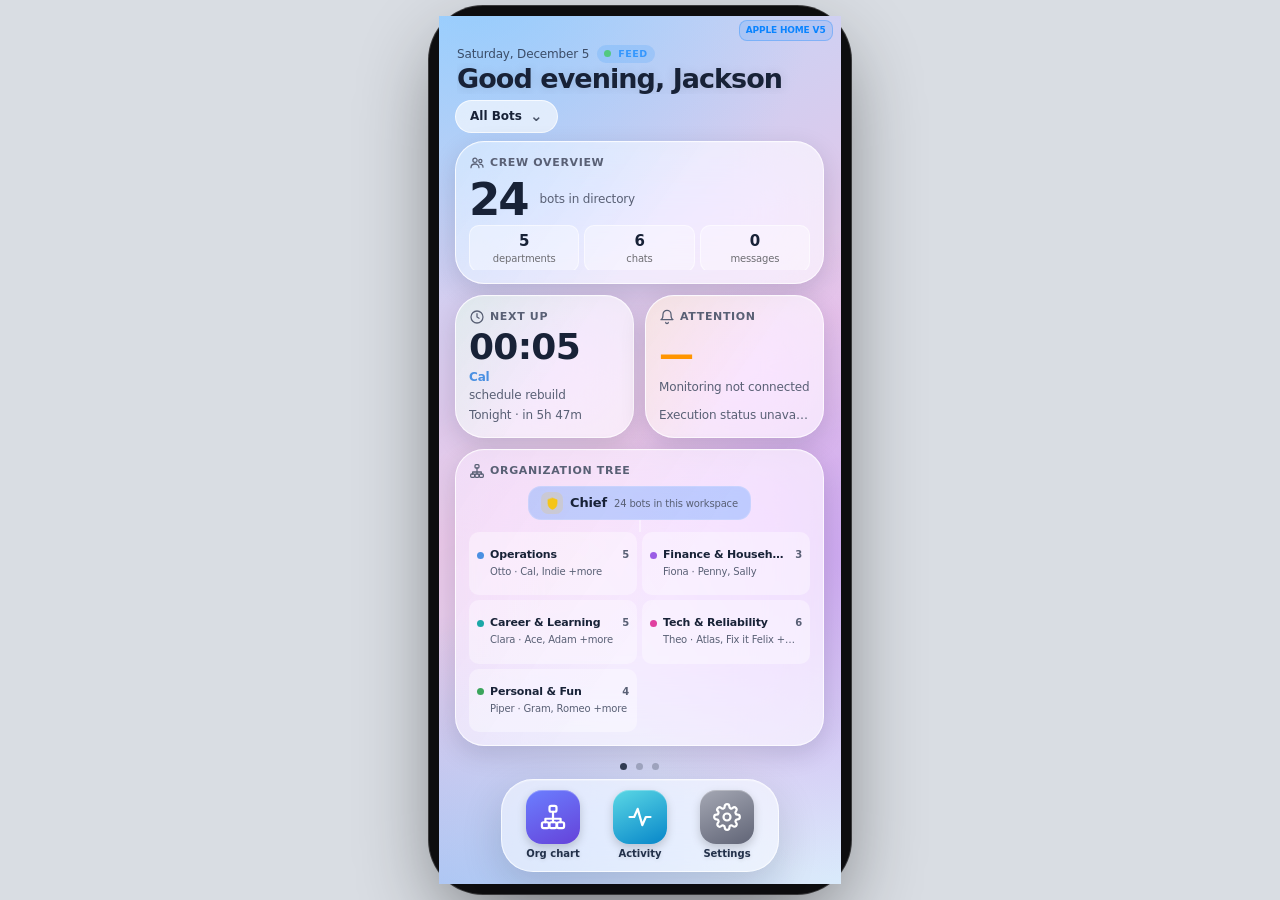
==== commit 27f52c22: "Bust cache for redesigned Crew Apple Home V5" ====
--- a/crew-apple-v3/index.html
+++ b/crew-apple-v3/index.html
@@ -7,17 +7,17 @@
 <meta name="apple-mobile-web-app-capable" content="yes"><meta name="mobile-web-app-capable" content="yes">
 <meta name="apple-mobile-web-app-status-bar-style" content="black-translucent">
 <meta name="apple-mobile-web-app-title" content="Crew">
-<title>Crew · Apple V4</title>
+<title>Crew · Apple Home V5</title>
 
 <link rel="apple-touch-icon" sizes="180x180" href="../preview-widget/icon-180.png?v=vnext1">
 <link rel="icon" type="image/svg+xml" href="../preview-widget/icon.svg?v=vnext1">
 <link rel="icon" type="image/png" sizes="32x32" href="../preview-widget/icon-32.png?v=vnext1">
 <link rel="preconnect" href="https://fonts.googleapis.com"><link rel="preconnect" href="https://fonts.gstatic.com" crossorigin>
 <link rel="stylesheet" href="https://fonts.googleapis.com/css2?family=Playfair+Display:wght@600;700&family=Inter:wght@400;600;700&family=Fraunces:wght@600;700&family=Source+Sans+3:wght@400;600&family=Poppins:wght@400;600;700&family=Manrope:wght@400;600;800&family=DM+Serif+Display&family=DM+Sans:wght@400;600;700&family=Space+Grotesk:wght@500;700&family=IBM+Plex+Sans:wght@400;600;700&family=Barlow+Condensed:wght@600;700&family=Barlow:wght@400;600&family=Cormorant+Garamond:wght@600;700&family=Lato:wght@400;700&display=swap">
-<link rel="stylesheet" href="styles.css?v=apple4-org-tree">
+<link rel="stylesheet" href="styles.css?v=apple-home-v5-1024">
 </head>
 <body>
-<div id="app"></div><div id="build-version">APPLE V4 · SINGLE TREE</div>
+<div id="app"></div><div id="build-version">APPLE HOME V5</div>
 <div id="sheet-root"></div>
 <div id="toast" role="status" aria-live="polite"></div>
 <script src="../config.js?v=c5"></script>
@@ -26,6 +26,6 @@
 <script src="../themes.js?v=c5"></script>
 <script src="../crew-data.js?v=c5"></script>
 <script src="../crew-sched.js?v=c5"></script>
-<script src="app.js?v=apple4-org-tree"></script>
+<script src="app.js?v=apple-home-v5-1024"></script>
 </body>
 </html>
--- a/crew-apple-v3/styles.css
+++ b/crew-apple-v3/styles.css
@@ -423,3 +423,66 @@
 .ios-org-people{font-size:10px;color:var(--muted);overflow:hidden;white-space:nowrap;text-overflow:ellipsis;padding-left:13px}
 
 #build-version{position:fixed;right:8px;top:calc(env(safe-area-inset-top) + 4px);z-index:9000;color:#0a84ff;background:rgba(0,122,255,.13);border:1px solid rgba(10,132,255,.3);font:700 9px/1.2 -apple-system,system-ui,sans-serif;padding:4px 6px;border-radius:8px;pointer-events:none}
+
+/* CREW iOS HOME LOOK — V5: wallpaper, frosted widgets, app icons */
+[data-theme=dark]{
+ --wallpaper-top:#263766;--wallpaper-center:#26275c;--wallpaper-bottom:#101c3e;
+ --glass:rgba(25,31,55,.65);--glass-border:rgba(255,255,255,.19);--glass-muted:rgba(234,241,255,.70);
+ --glass-dock:rgba(244,245,255,.19);--wall-text:#fff
+}
+[data-theme=light]{
+ --wallpaper-top:#bddafb;--wallpaper-center:#e7c3e6;--wallpaper-bottom:#d9eafb;
+ --glass:rgba(255,255,255,.62);--glass-border:rgba(255,255,255,.72);--glass-muted:#596075;
+ --glass-dock:rgba(255,255,255,.55);--wall-text:#182237
+}
+.sb{
+ background:
+ radial-gradient(ellipse 120% 55% at 10% -5%,rgba(112,191,255,.53) 0%,transparent 70%),
+ radial-gradient(ellipse 90% 52% at 103% 62%,rgba(181,114,243,.44) 0%,transparent 72%),
+ radial-gradient(ellipse 120% 48% at 0% 105%,rgba(77,160,246,.38) 0%,transparent 75%),
+ linear-gradient(150deg,var(--wallpaper-top),var(--wallpaper-center) 48%,var(--wallpaper-bottom))!important;
+ color:var(--wall-text)
+}
+.sb::before{content:"";position:absolute;pointer-events:none;left:-38vw;top:25vh;width:150vw;height:36vh;border-radius:50%;transform:rotate(-24deg);background:linear-gradient(180deg,rgba(255,255,255,.12),transparent 65%);filter:blur(24px)}
+.sb .top h1{color:var(--wall-text);text-shadow:0 1px 12px rgba(0,0,0,.12)}
+.sb .top .sub{color:var(--wall-text);opacity:.75}
+.sb .w{
+ background:var(--glass)!important;
+ border:1px solid var(--glass-border)!important;
+ border-radius:clamp(21px,6vw,29px)!important;
+ box-shadow:0 8px 26px rgba(6,15,42,.14),inset 0 1px 0 rgba(255,255,255,.13)!important;
+ -webkit-backdrop-filter:blur(38px) saturate(155%);
+ backdrop-filter:blur(38px) saturate(155%);
+ color:var(--wall-text);
+}
+.sb .w::before{z-index:0;opacity:.5;background:linear-gradient(125deg,color-mix(in srgb,var(--widget-tint) 18%,transparent),transparent 56%)}
+.sb .w::after{display:none}
+.sb .wi{position:relative;z-index:1}
+.sb .wi small,.sb .wi .mut,.sb .cc-stat span,.sb .cc-footnote{color:var(--glass-muted)!important}
+.sb .wl{font-size:11px!important;letter-spacing:.06em!important;font-weight:750}
+.sb .wl svg{width:16px;height:16px}
+.sb .cc-stat strong{color:var(--wall-text)}
+.sb .cc-substats span,.sb .ios-org-dept{background:rgba(255,255,255,.09);border-color:rgba(255,255,255,.09)}
+[data-theme=light] .sb .cc-substats span,[data-theme=light] .sb .ios-org-dept{background:rgba(255,255,255,.37);border-color:rgba(255,255,255,.54)}
+.sb .cc-substats b,.sb .ios-org-heading strong,.sb .ios-org-chief strong{color:var(--wall-text)}
+.sb .ios-org-chief{background:rgba(0,122,255,.22);border:1px solid rgba(255,255,255,.15)}
+.sb .ios-org-rail{background:rgba(255,255,255,.38)}
+.sb .ios-org-people,.sb .ios-org-dept b,.sb .ios-org-chief small{color:var(--glass-muted)}
+.sb .cc-workspace-trigger{background:var(--glass);border:1px solid var(--glass-border);color:var(--wall-text);-webkit-backdrop-filter:blur(22px);backdrop-filter:blur(22px);border-radius:100px;padding:5px 14px}
+.sb .cc-workspace-trigger span{color:var(--wall-text);opacity:.75}
+.dockwrap{gap:5px}
+.dock{
+ background:var(--glass-dock)!important;border:1px solid var(--glass-border)!important;
+ border-radius:32px!important;padding:10px 17px!important;
+ -webkit-backdrop-filter:blur(40px) saturate(175%);backdrop-filter:blur(40px) saturate(175%);
+ box-shadow:0 14px 40px rgba(10,17,40,.16),inset 0 1px 0 rgba(255,255,255,.25)!important
+}
+.dock button{color:var(--wall-text);font-size:10px}
+.dock button span{opacity:1;text-shadow:0 1px 4px rgba(0,0,0,.12)}
+.dock .aico{width:54px;height:54px;border-radius:16px!important;box-shadow:0 4px 10px rgba(0,0,0,.18),inset 0 1px 0 rgba(255,255,255,.28)!important}
+.dock button:nth-child(1) .aico{background:linear-gradient(155deg,#6b7fff,#6542d9)!important;color:#fff!important}
+.dock button:nth-child(2) .aico{background:linear-gradient(155deg,#5bd8e5,#0786c9)!important;color:#fff!important}
+.dock button:nth-child(3) .aico{background:linear-gradient(155deg,#a5a8b4,#606476)!important;color:#fff!important}
+.pdots button i{background:var(--wall-text)}
+[data-theme=light] .dock button{color:#22304a}
+@media(max-height:730px){.dock{padding:6px 13px!important}.dock .aico{width:46px;height:46px}}
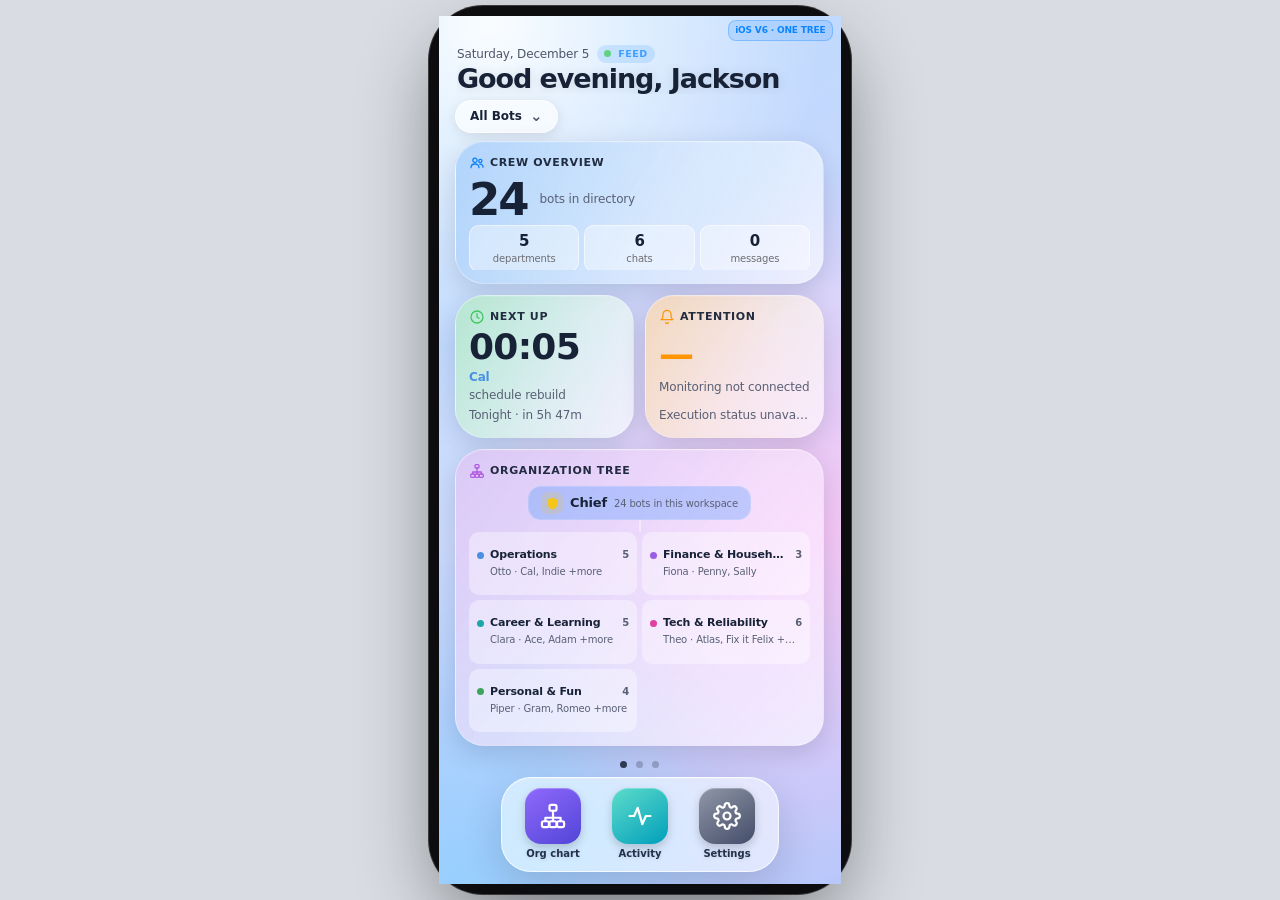
==== commit 5db2b6da: "Crew V6 distinct version and cache-busting URLs" ====
--- a/crew-apple-v3/index.html
+++ b/crew-apple-v3/index.html
@@ -7,17 +7,17 @@
 <meta name="apple-mobile-web-app-capable" content="yes"><meta name="mobile-web-app-capable" content="yes">
 <meta name="apple-mobile-web-app-status-bar-style" content="black-translucent">
 <meta name="apple-mobile-web-app-title" content="Crew">
-<title>Crew · Apple Home V5</title>
+<title>Crew · iOS Home V6</title>
 
 <link rel="apple-touch-icon" sizes="180x180" href="../preview-widget/icon-180.png?v=vnext1">
 <link rel="icon" type="image/svg+xml" href="../preview-widget/icon.svg?v=vnext1">
 <link rel="icon" type="image/png" sizes="32x32" href="../preview-widget/icon-32.png?v=vnext1">
 <link rel="preconnect" href="https://fonts.googleapis.com"><link rel="preconnect" href="https://fonts.gstatic.com" crossorigin>
 <link rel="stylesheet" href="https://fonts.googleapis.com/css2?family=Playfair+Display:wght@600;700&family=Inter:wght@400;600;700&family=Fraunces:wght@600;700&family=Source+Sans+3:wght@400;600&family=Poppins:wght@400;600;700&family=Manrope:wght@400;600;800&family=DM+Serif+Display&family=DM+Sans:wght@400;600;700&family=Space+Grotesk:wght@500;700&family=IBM+Plex+Sans:wght@400;600;700&family=Barlow+Condensed:wght@600;700&family=Barlow:wght@400;600&family=Cormorant+Garamond:wght@600;700&family=Lato:wght@400;700&display=swap">
-<link rel="stylesheet" href="styles.css?v=apple-home-v5-1024">
+<link rel="stylesheet" href="styles.css?v=ios-v6-duplicate-fix-1024">
 </head>
 <body>
-<div id="app"></div><div id="build-version">APPLE HOME V5</div>
+<div id="app"></div><div id="build-version">iOS V6 · ONE TREE</div>
 <div id="sheet-root"></div>
 <div id="toast" role="status" aria-live="polite"></div>
 <script src="../config.js?v=c5"></script>
@@ -26,6 +26,6 @@
 <script src="../themes.js?v=c5"></script>
 <script src="../crew-data.js?v=c5"></script>
 <script src="../crew-sched.js?v=c5"></script>
-<script src="app.js?v=apple-home-v5-1024"></script>
+<script src="app.js?v=ios-v6-duplicate-fix-1024"></script>
 </body>
 </html>
--- a/crew-apple-v3/styles.css
+++ b/crew-apple-v3/styles.css
@@ -486,3 +486,36 @@
 .pdots button i{background:var(--wall-text)}
 [data-theme=light] .dock button{color:#22304a}
 @media(max-height:730px){.dock{padding:6px 13px!important}.dock .aico{width:46px;height:46px}}
+
+/* V6 — recognizable iPhone SpringBoard, not a generic corporate dashboard */
+.sb{
+ background:
+ radial-gradient(ellipse 100% 48% at 25% 14%,rgba(182,219,255,.76),transparent 75%),
+ radial-gradient(ellipse 95% 48% at 106% 62%,rgba(174,123,247,.60),transparent 75%),
+ radial-gradient(ellipse 110% 55% at 6% 103%,rgba(73,127,255,.50),transparent 71%),
+ linear-gradient(155deg,#4273ca 0%,#7064bc 46%,#223c85 100%)!important;
+}
+[data-theme=light] .sb{
+ background:
+ radial-gradient(ellipse 110% 50% at 13% 1%,rgba(255,255,255,.93),transparent 75%),
+ radial-gradient(ellipse 120% 55% at 95% 59%,rgba(254,197,244,.85),transparent 74%),
+ radial-gradient(ellipse 100% 52% at 5% 100%,rgba(143,207,255,.83),transparent 75%),
+ linear-gradient(140deg,#b8dfff 0%,#c9d5fd 52%,#b8c7fa 100%)!important;
+}
+.sb::before{background:linear-gradient(170deg,rgba(255,255,255,.18),rgba(255,255,255,0) 60%);transform:rotate(-17deg);filter:blur(28px)}
+.sb .w{background:color-mix(in srgb,var(--glass) 92%,transparent)!important;border:1px solid rgba(255,255,255,.24)!important}
+.sb .w[data-t="status"]{background:linear-gradient(115deg,rgba(26,119,236,.22),rgba(255,255,255,.02)),var(--glass)!important}
+.sb .w[data-t="next"]{background:linear-gradient(115deg,rgba(52,199,89,.20),rgba(255,255,255,.03)),var(--glass)!important}
+.sb .w[data-t="attention"]{background:linear-gradient(115deg,rgba(255,149,0,.18),rgba(255,255,255,.02)),var(--glass)!important}
+.sb .w[data-t="orgmini"]{background:linear-gradient(135deg,rgba(175,82,222,.18),rgba(255,255,255,.03)),var(--glass)!important}
+.sb .w .wl{font-weight:780;color:var(--wall-text)!important;opacity:.95}
+.sb .w .wl svg{color:var(--widget-tint)!important}
+.sb .top h1{font-weight:760;letter-spacing:-.04em}
+.sb .cc-workspace-trigger{box-shadow:0 3px 14px rgba(0,0,0,.10)}
+.dock{border-radius:30px!important;min-width:240px;justify-content:space-evenly}
+.dock .aico{width:56px;height:56px;border-radius:16px!important}
+.dock button:nth-child(1) .aico{background:linear-gradient(145deg,#9069fd,#5145d7)!important}
+.dock button:nth-child(2) .aico{background:linear-gradient(145deg,#5edcca,#009fbb)!important}
+.dock button:nth-child(3) .aico{background:linear-gradient(145deg,#9097a8,#444d69)!important}
+.dock button .aico svg{stroke-width:1.9}
+@media(max-height:700px){.dock .aico{width:46px;height:46px}}
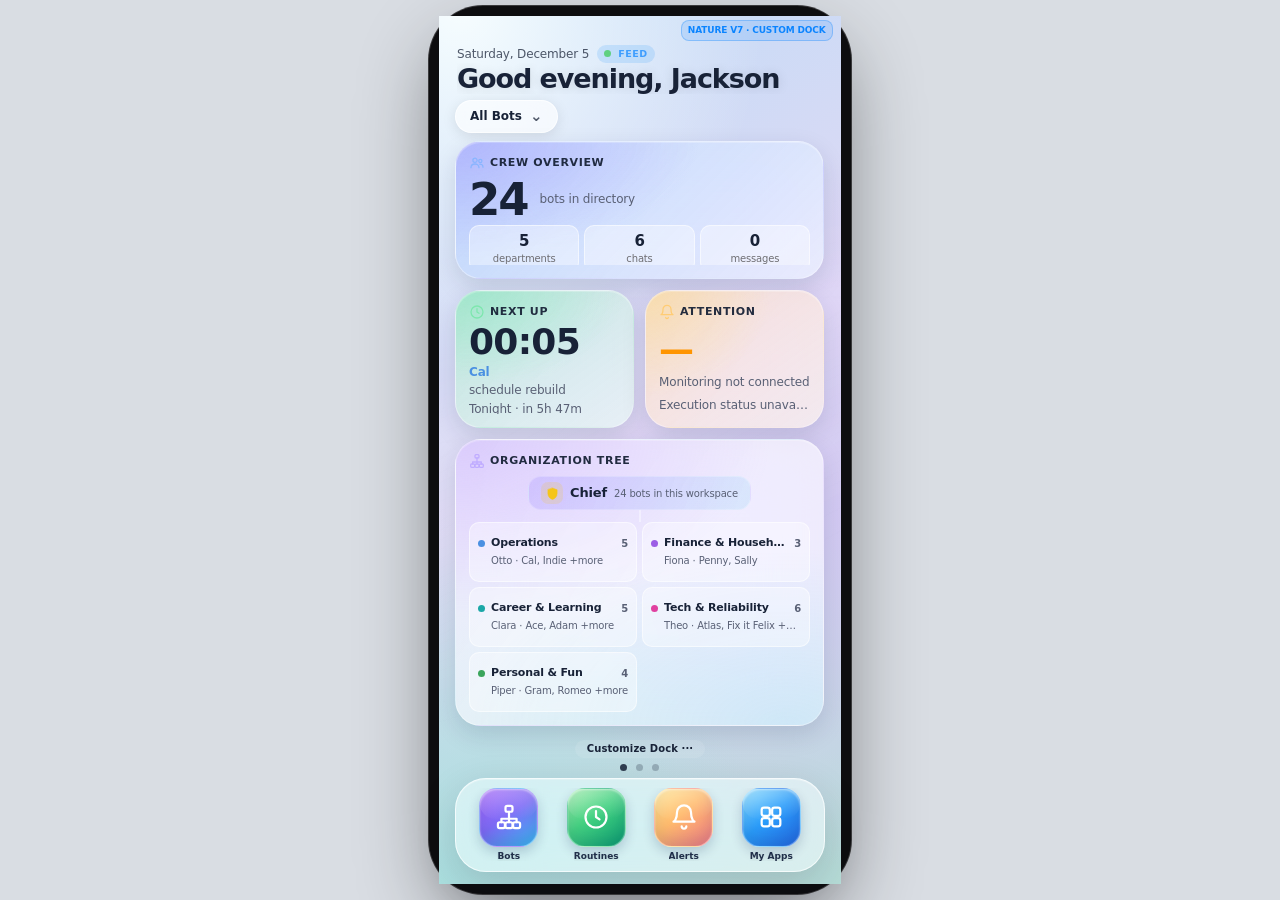
==== commit eedf9dff: "Version Crew Nature V7 assets to avoid stale cached CSS and JS" ====
--- a/crew-apple-v3/index.html
+++ b/crew-apple-v3/index.html
@@ -7,17 +7,17 @@
 <meta name="apple-mobile-web-app-capable" content="yes"><meta name="mobile-web-app-capable" content="yes">
 <meta name="apple-mobile-web-app-status-bar-style" content="black-translucent">
 <meta name="apple-mobile-web-app-title" content="Crew">
-<title>Crew · iOS Home V6</title>
+<title>Crew · Nature V7</title>
 
 <link rel="apple-touch-icon" sizes="180x180" href="../preview-widget/icon-180.png?v=vnext1">
 <link rel="icon" type="image/svg+xml" href="../preview-widget/icon.svg?v=vnext1">
 <link rel="icon" type="image/png" sizes="32x32" href="../preview-widget/icon-32.png?v=vnext1">
 <link rel="preconnect" href="https://fonts.googleapis.com"><link rel="preconnect" href="https://fonts.gstatic.com" crossorigin>
 <link rel="stylesheet" href="https://fonts.googleapis.com/css2?family=Playfair+Display:wght@600;700&family=Inter:wght@400;600;700&family=Fraunces:wght@600;700&family=Source+Sans+3:wght@400;600&family=Poppins:wght@400;600;700&family=Manrope:wght@400;600;800&family=DM+Serif+Display&family=DM+Sans:wght@400;600;700&family=Space+Grotesk:wght@500;700&family=IBM+Plex+Sans:wght@400;600;700&family=Barlow+Condensed:wght@600;700&family=Barlow:wght@400;600&family=Cormorant+Garamond:wght@600;700&family=Lato:wght@400;700&display=swap">
-<link rel="stylesheet" href="styles.css?v=ios-v6-duplicate-fix-1024">
+<link rel="stylesheet" href="styles.css?v=nature-v7-dock-20261024">
 </head>
 <body>
-<div id="app"></div><div id="build-version">iOS V6 · ONE TREE</div>
+<div id="app"></div><div id="build-version">NATURE V7 · CUSTOM DOCK</div>
 <div id="sheet-root"></div>
 <div id="toast" role="status" aria-live="polite"></div>
 <script src="../config.js?v=c5"></script>
@@ -26,6 +26,6 @@
 <script src="../themes.js?v=c5"></script>
 <script src="../crew-data.js?v=c5"></script>
 <script src="../crew-sched.js?v=c5"></script>
-<script src="app.js?v=ios-v6-duplicate-fix-1024"></script>
+<script src="app.js?v=nature-v7-dock-20261024"></script>
 </body>
 </html>
--- a/crew-apple-v3/styles.css
+++ b/crew-apple-v3/styles.css
@@ -519,3 +519,78 @@
 .dock button:nth-child(3) .aico{background:linear-gradient(145deg,#9097a8,#444d69)!important}
 .dock button .aico svg{stroke-width:1.9}
 @media(max-height:700px){.dock .aico{width:46px;height:46px}}
+
+/* V7 · Nature-inspired: organic color pools, soft highlights and genuine classic icon dock */
+.sb{
+ background:
+ radial-gradient(ellipse 120% 55% at 16% 0%,rgba(147,197,253,.67),transparent 74%),
+ radial-gradient(ellipse 90% 45% at 105% 55%,rgba(184,155,234,.45),transparent 73%),
+ radial-gradient(ellipse 105% 55% at -3% 104%,rgba(81,189,181,.42),transparent 73%),
+ linear-gradient(155deg,#466ab3 0%,#6464a9 51%,#244d74 100%)!important;
+}
+[data-theme=light] .sb{
+ background:
+ radial-gradient(ellipse 95% 54% at 5% -2%,rgba(250,255,255,.96),transparent 80%),
+ radial-gradient(ellipse 110% 55% at 102% 57%,rgba(212,194,247,.70),transparent 75%),
+ radial-gradient(ellipse 105% 56% at 0 100%,rgba(151,228,221,.58),transparent 77%),
+ linear-gradient(148deg,#c0ddf7 0%,#dfd8f4 48%,#b5dcd7 100%)!important;
+}
+.sb .w{
+ border-radius:26px!important;
+ border:1px solid rgba(255,255,255,.31)!important;
+ box-shadow:0 9px 25px rgba(8,30,65,.13),inset 0 1px 0 rgba(255,255,255,.24)!important;
+ backdrop-filter:blur(35px) saturate(140%);
+ -webkit-backdrop-filter:blur(35px) saturate(140%);
+}
+.sb .w[data-t="status"]{--widget-tint:#87b5ff;background:radial-gradient(ellipse 85% 110% at 0 0,rgba(154,127,255,.39),transparent 78%),linear-gradient(135deg,rgba(75,137,245,.28),rgba(173,204,255,.12)),var(--glass)!important}
+.sb .w[data-t="next"]{--widget-tint:#7be7ac;background:radial-gradient(ellipse 110% 90% at 10% 0%,rgba(78,232,159,.28),transparent 78%),linear-gradient(145deg,rgba(49,180,122,.22),rgba(128,230,191,.10)),var(--glass)!important}
+.sb .w[data-t="attention"]{--widget-tint:#ffcb70;background:radial-gradient(ellipse 90% 100% at 0 0,rgba(255,222,107,.35),transparent 78%),linear-gradient(145deg,rgba(255,158,95,.22),rgba(255,200,126,.1)),var(--glass)!important}
+.sb .w[data-t="orgmini"]{--widget-tint:#beaaff;background:radial-gradient(ellipse 110% 80% at 0 0,rgba(174,130,252,.31),transparent 78%),radial-gradient(ellipse 110% 80% at 90% 100%,rgba(92,202,245,.19),transparent 78%),var(--glass)!important}
+.sb .ios-org-chief{background:linear-gradient(110deg,rgba(155,133,255,.25),rgba(102,203,241,.16));border-color:rgba(255,255,255,.22)}
+.sb .ios-org-dept{border:1px solid rgba(255,255,255,.13);background:rgba(255,255,255,.10)}
+.dockwrap{gap:2px}
+.dock-edit{pointer-events:auto;border:0;background:rgba(255,255,255,.10);color:var(--wall-text);border-radius:18px;padding:2px 12px;font-size:10px;font-weight:650;letter-spacing:.01em;cursor:pointer}
+.dock{
+ width:min(92vw,370px);min-width:0!important;display:grid!important;
+ grid-template-columns:repeat(4,minmax(0,1fr));align-items:center;justify-items:center;
+ gap:2px!important;padding:9px 10px 10px!important;
+ background:rgba(246,250,255,.20)!important;
+ border:1px solid rgba(255,255,255,.30)!important;
+ border-radius:31px!important;
+ backdrop-filter:blur(40px) saturate(175%);
+ -webkit-backdrop-filter:blur(40px) saturate(175%);
+}
+[data-theme=light] .dock{background:rgba(255,255,255,.50)!important;border-color:rgba(255,255,255,.72)!important}
+.dock button{width:100%;min-width:0;display:flex;align-items:center;flex-direction:column;gap:4px;overflow:hidden}
+.dock button>span:last-child{white-space:nowrap;text-overflow:ellipsis;overflow:hidden;max-width:100%;font-size:9px;line-height:1.15}
+.dock .aico,.dock button:nth-child(n) .aico{
+ position:relative;width:clamp(44px,12vw,59px);height:clamp(44px,12vw,59px);
+ border-radius:clamp(13px,3.8vw,18px)!important;display:flex;
+ justify-content:center;align-items:center;flex:none;color:#fff!important;
+ border:1px solid rgba(255,255,255,.32);
+ box-shadow:inset 0 1px 2px rgba(255,255,255,.46),inset 0 -8px 16px rgba(12,27,71,.12),0 5px 12px rgba(8,27,73,.19)!important;
+}
+.dock .aico::after,.dock-slot .aico::after,.dock-choice .aico::after{
+ content:"";position:absolute;inset:0 0 47% 0;pointer-events:none;border-radius:inherit;
+ background:linear-gradient(175deg,rgba(255,255,255,.29),transparent 95%);
+}
+.aico.nature-violet,.dock button:nth-child(n) .nature-violet{background:linear-gradient(145deg,#a265f9 3%,#7e6bf6 47%,#38bdf4 100%)!important}
+.aico.nature-green,.dock button:nth-child(n) .nature-green{background:linear-gradient(140deg,#9eedaa 0%,#43d181 45%,#0b9f71 100%)!important}
+.aico.nature-sunset,.dock button:nth-child(n) .nature-sunset{background:linear-gradient(140deg,#ffe48c 0%,#ffbb6e 45%,#f27b86 100%)!important}
+.aico.nature-blue,.dock button:nth-child(n) .nature-blue{background:linear-gradient(140deg,#81daff 0%,#2a9cfa 48%,#2368e3 100%)!important}
+.aico.nature-slate,.dock button:nth-child(n) .nature-slate{background:linear-gradient(140deg,#c0c8d8,#7787a2 55%,#53627b)!important}
+.dock-slots,.dock-library{display:flex;flex-direction:column;gap:9px;margin:14px 0}
+.dock-slot,.dock-choice{display:flex;align-items:center;gap:8px;background:var(--card2);border:1px solid var(--line);border-radius:15px;padding:9px}
+.dock-slot>strong{flex:1;font-size:13px;min-width:0}
+.dock-slot>button{border:0;background:var(--card);border-radius:9px;padding:8px;color:var(--text);cursor:pointer}
+.dock-slot>button:disabled{opacity:.25;cursor:default}
+.dock-choice{width:100%;text-align:left;color:var(--text);cursor:pointer}
+.dock-choice:disabled{opacity:.32;cursor:default}
+.dock-choice span:not(.aico){flex:1;display:flex;flex-direction:column;gap:3px}
+.dock-choice small{color:var(--muted)}
+.dock-slot .aico,.dock-choice .aico{display:flex;position:relative;align-items:center;justify-content:center;color:white;flex:none;width:41px;height:41px;border-radius:12px}
+@media(max-height:740px){
+ .dock{padding:6px 8px!important}
+ .dock .aico,.dock button:nth-child(n) .aico{width:44px;height:44px}
+ .dock-edit{font-size:9px;padding:1px 10px}
+}
